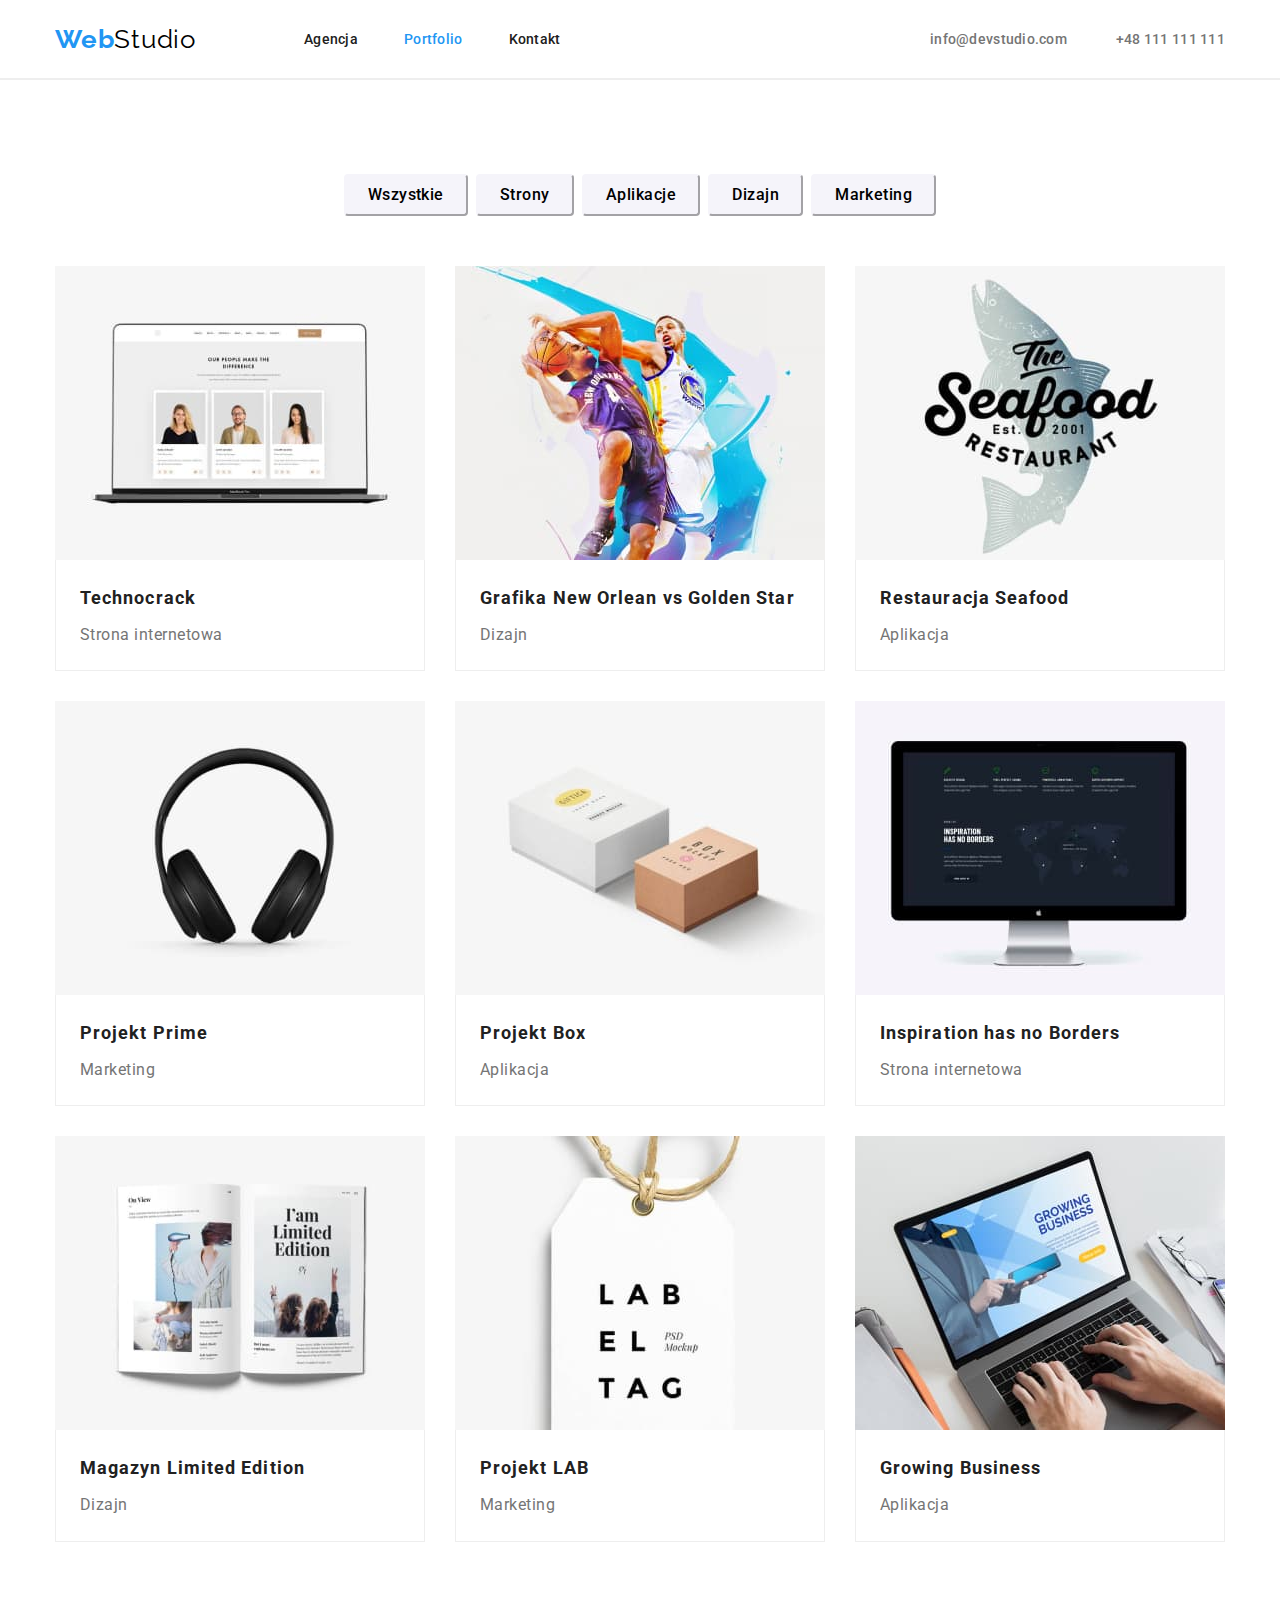
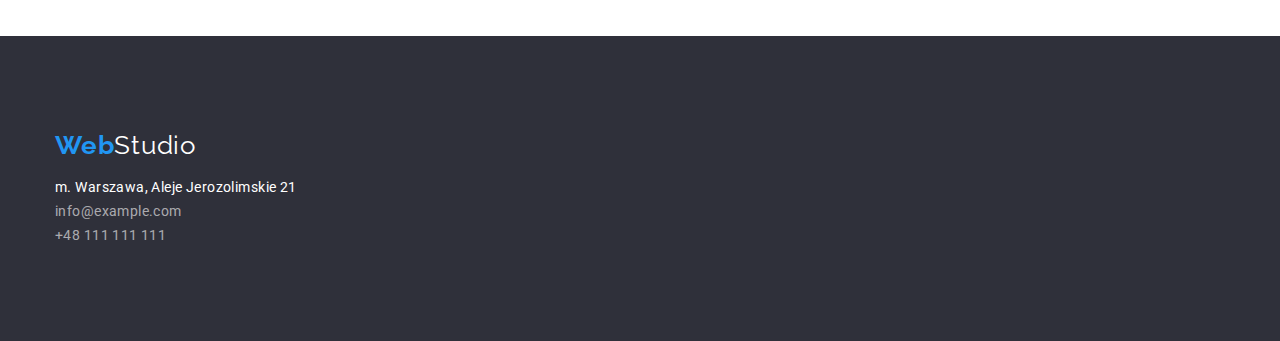
==== portfolio.html @ 57a44ece "b" ====
<!DOCTYPE html>
<html lang="pl">
  <head>
    <meta charset="UTF-8" />
    <meta http-equiv="X-UA-Compatible" content="IE=edge" />
    <meta name="viewport" content="width=device-width, initial-scale=1.0" />
    <link rel="preconnect" href="https://fonts.googleapis.com" />
    <link rel="preconnect" href="https://fonts.gstatic.com" crossorigin />
    <link
      href="https://fonts.googleapis.com/css2?family=Oleo+Script&family=Raleway:wght@700&family=Roboto:wght@400;500;700;900&display=swap"
      rel="stylesheet"
    />
    <link
      rel="stylesheet"
      href="https://cdnjs.cloudflare.com/ajax/libs/modern-normalize/1.0.0/modern-normalize.min.css"
    />
    <link rel="stylesheet" href="./css/styles.css" />

    <title>Portfolio</title>
  </head>
  <body>
    <header>
      <section class="container-header">
        <div class="container">
          <p class="logo">
            <a href="./index.html" style="text-decoration: none">
              <span class="logo1">Web</span><span class="logo2">Studio</span>
            </a>
          </p>

          <nav>
            <!-- Nawigacja do innych stron -->

            <ul class="content-menu">
              <li>
                <a href="./index.html" class="nav">Agencja</a>
              </li>
              <li>
                <a href="./portfolio.html" class="nav ck1">Portfolio</a>
              </li>
              <li>
                <a href="/Kontakt" class="nav">Kontakt</a>
              </li>
            </ul>
          </nav>

          <ul class="content-kontakt">
            <li>
              <a class="nav ck2" href="mailto:info@devstudio.com"
                >info@devstudio.com</a
              >
            </li>
            <li>
              <a class="nav ck2" href="tel:+48111111111">+48 111 111 111</a>
            </li>
          </ul>
        </div>
      </section>
    </header>
    <main>
      <section class>
        <div class="container">
          <ul class="container-filter">
            <li><button type="button" class="filter">Wszystkie</button></li>
            <li><button type="button" class="filter">Strony</button></li>
            <li><button type="button" class="filter">Aplikacje</button></li>
            <li><button type="button" class="filter">Dizajn</button></li>
            <li><button type="button" class="filter">Marketing</button></li>
          </ul>
        </div>
      </section>
      <section>
        <div class="container">
          <ul class="portfolio-set">
            <li class="portfolio-item">
              <img
                class="portfolio-card"
                src="images/port1.jpg"
                alt="zespół, ludzie"
                width="370"
                height="294"
              />
              <div class="border-description">
                <div class="portfolioimage1">Technocrack</div>
                <p class="portfolioimage2">Strona internetowa</p>
              </div>
            </li>
            <li class="portfolio-item">
              <img
                class="portfolio-card"
                src="images/port2.jpg"
                alt="koszykówka"
                width="370"
                height="294"
              />
              <div class="border-description">
                <div class="portfolioimage1">
                  Grafika New Orlean vs Golden Star
                </div>
                <p class="portfolioimage2">Dizajn</p>
              </div>
            </li>
            <li class="portfolio-item">
              <img
                class="portfolio-card"
                src="images/port3.jpg"
                alt="logo restauracji"
                width="370"
                height="294"
              />
              <div class="border-description">
                <div class="portfolioimage1">Restauracja Seafood</div>
                <p class="portfolioimage2">Aplikacja</p>
              </div>
            </li>
            <li class="portfolio-item">
              <img
                class="portfolio-card"
                src="images/port4.jpg"
                alt="słuchawki"
                width="370"
                height="294"
              />
              <div class="border-description">
                <div class="portfolioimage1">Projekt Prime</div>
                <p class="portfolioimage2">Marketing</p>
              </div>
            </li>
            <li class="portfolio-item">
              <img
                class="portfolio-card"
                src="images/port5.jpg"
                alt="pudełka"
                width="370"
                height="294"
              />
              <div class="border-description">
                <div class="portfolioimage1">Projekt Box</div>
                <p class="portfolioimage2">Aplikacja</p>
              </div>
            </li>
            <li class="portfolio-item">
              <img
                class="portfolio-card"
                src="images/port6.jpg"
                alt="monitor"
                width="370"
                height="294"
              />
              <div class="border-description">
                <div class="portfolioimage1">Inspiration has no Borders</div>
                <p class="portfolioimage2">Strona internetowa</p>
              </div>
            </li>
            <li class="portfolio-item">
              <img
                class="portfolio-card"
                src="images/port7.jpg"
                alt="magazyn"
                width="370"
                height="294"
              />
              <div class="border-description">
                <div class="portfolioimage1">Magazyn Limited Edition</div>
                <p class="portfolioimage2">Dizajn</p>
              </div>
            </li>
            <li class="portfolio-item">
              <img
                class="portfolio-card"
                src="images/port8.jpg"
                alt="lab"
                width="370"
                height="294"
              />
              <div class="border-description">
                <div class="portfolioimage1">Projekt LAB</div>
                <p class="portfolioimage2">Marketing</p>
              </div>
            </li>
            <li class="portfolio-item">
              <img
                class="portfolio-card"
                src="images/port9.jpg"
                alt="laptop"
                width="370"
                height="294"
              />
              <div class="border-description">
                <div class="portfolioimage1">Growing Business</div>
                <p class="portfolioimage2">Aplikacja</p>
              </div>
            </li>
          </ul>
        </div>
      </section>
    </main>

    <footer class="section background-intro">
      <div class="container container-footer">
        <p class="logo">
          <a href="" style="text-decoration: none"
            ><span class="logo1">Web</span
            ><span class="logo2 cf1">Studio</span></a
          >
        </p>
        <address>
          <p class="footeradres cf1">m. Warszawa, Aleje Jerozolimskie 21</p>

          <ul>
            <li>
              <a class="footer cf2" href="mailto:info@example.com"
                >info@example.com</a
              >
            </li>
            <li>
              <a class="footer cf2" href="tel:+48111111111">+48 111 111 111</a>
            </li>
          </ul>
        </address>
      </div>
    </footer>
  </body>
</html>
---- css/styles.css ----
:root {
  --logo1-color: #2196f3;
  --logo2-color: #000000;
  --color-header: #ffffff;
  --color-h2: #212121;
  --color-par: #757575;
  --background-color: #2f303a;
  --filter-color: #f5f4fa;
}

*,
*::after,
*::before {
  margin: 0;
  padding: 0;
}

ul {
  list-style-type: none;
}

h1,
h2,
h3,
p,
ul {
  margin: 0 0;
  padding: 0 0;
}

body {
  font-family: "Roboto", sans-serif;
  color: var(--color-h2);
  margin: 0;
  box-sizing: border-box;
}

.title {
  font-family: "Raleway";
}

.container {
  display: flex;
  width: 100%;
  max-width: 1200px;
  padding: 0 15px;
  margin: 0 auto;
}

.section {
  padding-top: 94px;
  padding-bottom: 94px;
}
.container-header {
  justify-content: space-between;
  border-bottom: 2px solid #eeeeee;
  padding: 15px 0;
}

.content-menu {
  display: flex;
  padding: 15px 15px;
  margin-right: auto;
  gap: 46px;
  justify-content: space-evenly;
  list-style: none;
  align-items: center;
}

.content-kontakt {
  display: flex;
  margin-left: auto;
  width: 295px;
  justify-content: space-between;
  align-items: center;
  list-style: none;
}

.logo {
  display: flex;
  margin-right: 93px;
  padding: 0;
  align-items: center;
  text-decoration: none;
}

.logo1 {
  font-family: "Raleway";
  font-style: normal;
  font-weight: 700;
  font-size: 26px;
  line-height: 1.19;
  letter-spacing: 0.03em;
  color: var(--logo1-color);
  text-decoration: none;
}
.logo2 {
  font-family: "Raleway";
  font-size: 26px;
  line-height: 1.19;
  letter-spacing: 0.03em;
  color: var(--logo2-color);
  text-decoration: none;
}
.logo:hover,
.logo:focus {
  color: var(--logo1-color);
  border-color: var(--logo1-color);
  text-decoration: underline;
  text-decoration-color: var(--logo1-color);
}

.nav {
  color: var(--color-h2);
  font-weight: 500;
  font-size: 14px;
  line-height: 1.14;
  letter-spacing: 0.02em;
  text-decoration: none;
}

.nav:hover,
.nav:focus {
  background-color: var(--color-header);
  color: var(--logo1-color);
  border-color: var(--logo1-color);
}
.ck1 {
  color: var(--logo1-color);
}
.ck2 {
  color: var(--color-par);
}

.background-intro {
  background-color: var(--background-color);
}
.container-h1-button1 {
  display: block;
  padding: 200px 0;
}
.h1 {
  text-align: center;
  margin: 0 auto 30px;
  width: 696px;
  text-transform: uppercase;
  font-weight: 900;
  font-size: 44px;
  line-height: 1.36;
  letter-spacing: 0.06em;
  color: var(--color-header);
}

.button1 {
  display: flex;
  justify-content: center;
  margin: 0 auto;
  padding: 10px 41px;
  font-family: "Roboto";
  font-weight: 700;
  font-size: 16px;
  line-height: 1.875;
  letter-spacing: 0.06em;
  color: var(--color-header);
  background-color: var(--logo1-color);
  border-color: var(--logo1-color);
}
.container-describe {
  display: block;
}
.h2 {
  margin-bottom: 50px;
  font-size: 36px;
  line-height: 1.17;
  text-align: center;
  letter-spacing: 0.03em;
  color: var(--color-h2);
}

.hide {
  opacity: 0;
  pointer-events: none;
  position: absolute;
}
.card-set {
  display: flex;
  padding-bottom: 10px;
  flex-wrap: nowrap;
  gap: 30px;
  list-style: none;
}
.item {
  flex-basis: calc((100%-90px) / 4);
  padding-top: 10px;
  align-items: stretch;
}

.container-img {
  display: block;
  justify-content: center;
  align-items: center;
}

.images-agencja {
  display: flex;
  list-style: none;
  gap: 30px;
}

.item-img {
  flex-basis: calc((100%-40px) / 3);
}

.h3 {
  margin-bottom: 10px;
  font-size: 14px;
  line-height: 1.14;
  letter-spacing: 0.03em;
  margin-bottom: 10px;
  text-transform: uppercase;
  color: var(--color-h2);
}

p.p {
  font-size: 14px;
  line-height: 1.71;
  letter-spacing: 0.03em;
  color: var(--color-par);
}
.team-background {
  background-color: var(--filter-color);
}
.team {
  display: flex;
  list-style: none;
  gap: 30px;
}
.names {
  font-family: "Roboto";
  font-weight: 500;
  font-size: 16px;
  line-height: 1.19;
  text-align: center;
  letter-spacing: 0.03em;
  color: var(--color-h2);
  margin-top: 30px;
  margin-bottom: 10px;
}

.p1 {
  font-size: 16px;
  line-height: 1.19;
  text-align: center;
  letter-spacing: 0.03em;
  color: var(--color-par);
  margin-bottom: 30px;
}

.container-filter {
  display: flex;
  margin: 0 auto;
  padding-top: 94px;
  padding-bottom: 50px;
  gap: 8px;
  justify-content: space-evenly;
  list-style: none;
}
.filter {
  font-family: "Roboto";
  font-weight: 500;
  font-size: 16px;
  line-height: 1.62;
  text-align: center;
  letter-spacing: 0.03em;
  padding: 6px 22px;
  color: var(--logo2-color);
  background-color: var(--filter-color);
  border-radius: 4px;
  border-color: var(--filter-color);
}

.filter:hover,
.filter:focus {
  background-color: var(--logo1-color);
  color: var(--color-header);
  border-color: var(--logo1-color);
  text-decoration: none;
}

.container-portfolio {
  margin: 0;
  padding: 0;
}
.portfolio-set {
  display: flex;
  padding-bottom: 94px;
  flex-wrap: wrap;
  list-style: none;
  justify-content: space-between;
  gap: 30px;
}

.portfolio-item {
  flex-basis: calc((40 / 3));
}
.portfolio-card {
  display: block;
  margin: 0;
}

.portfolioimage1 {
  font-weight: 700;
  font-size: 18px;
  line-height: 2;
  letter-spacing: 0.06em;
  color: var(--color-h2);
  margin-bottom: 4px;
}

.portfolioimage2 {
  font-size: 16px;
  line-height: 1.88;
  letter-spacing: 0.03em;
  color: var(--color-par);
}

.border-description {
  border: 1px solid #eeeeee;
  border-top: none;
  padding: 20px 24px;
}

.container-footer {
  display: block;
}
.footer {
  font-style: normal;
  font-size: 14px;
  line-height: 24px;
  letter-spacing: 0.03em;
  text-decoration: none;
  list-style: none;
  padding-bottom: 9px;
}
.footer:hover,
.footer:focus {
  background-color: var(--logo1-color);
  color: var(--color-header);
  border-color: var(--logo1-color);
  text-decoration: underline;
}

.footeradres {
  font-style: normal;
  font-size: 14px;
  line-height: 24px;
  letter-spacing: 0.03em;
  text-decoration: none;
  padding-top: 15px;
}
.cf1 {
  color: var(--color-header);
}
.cf2 {
  color: #ffffff99;
}
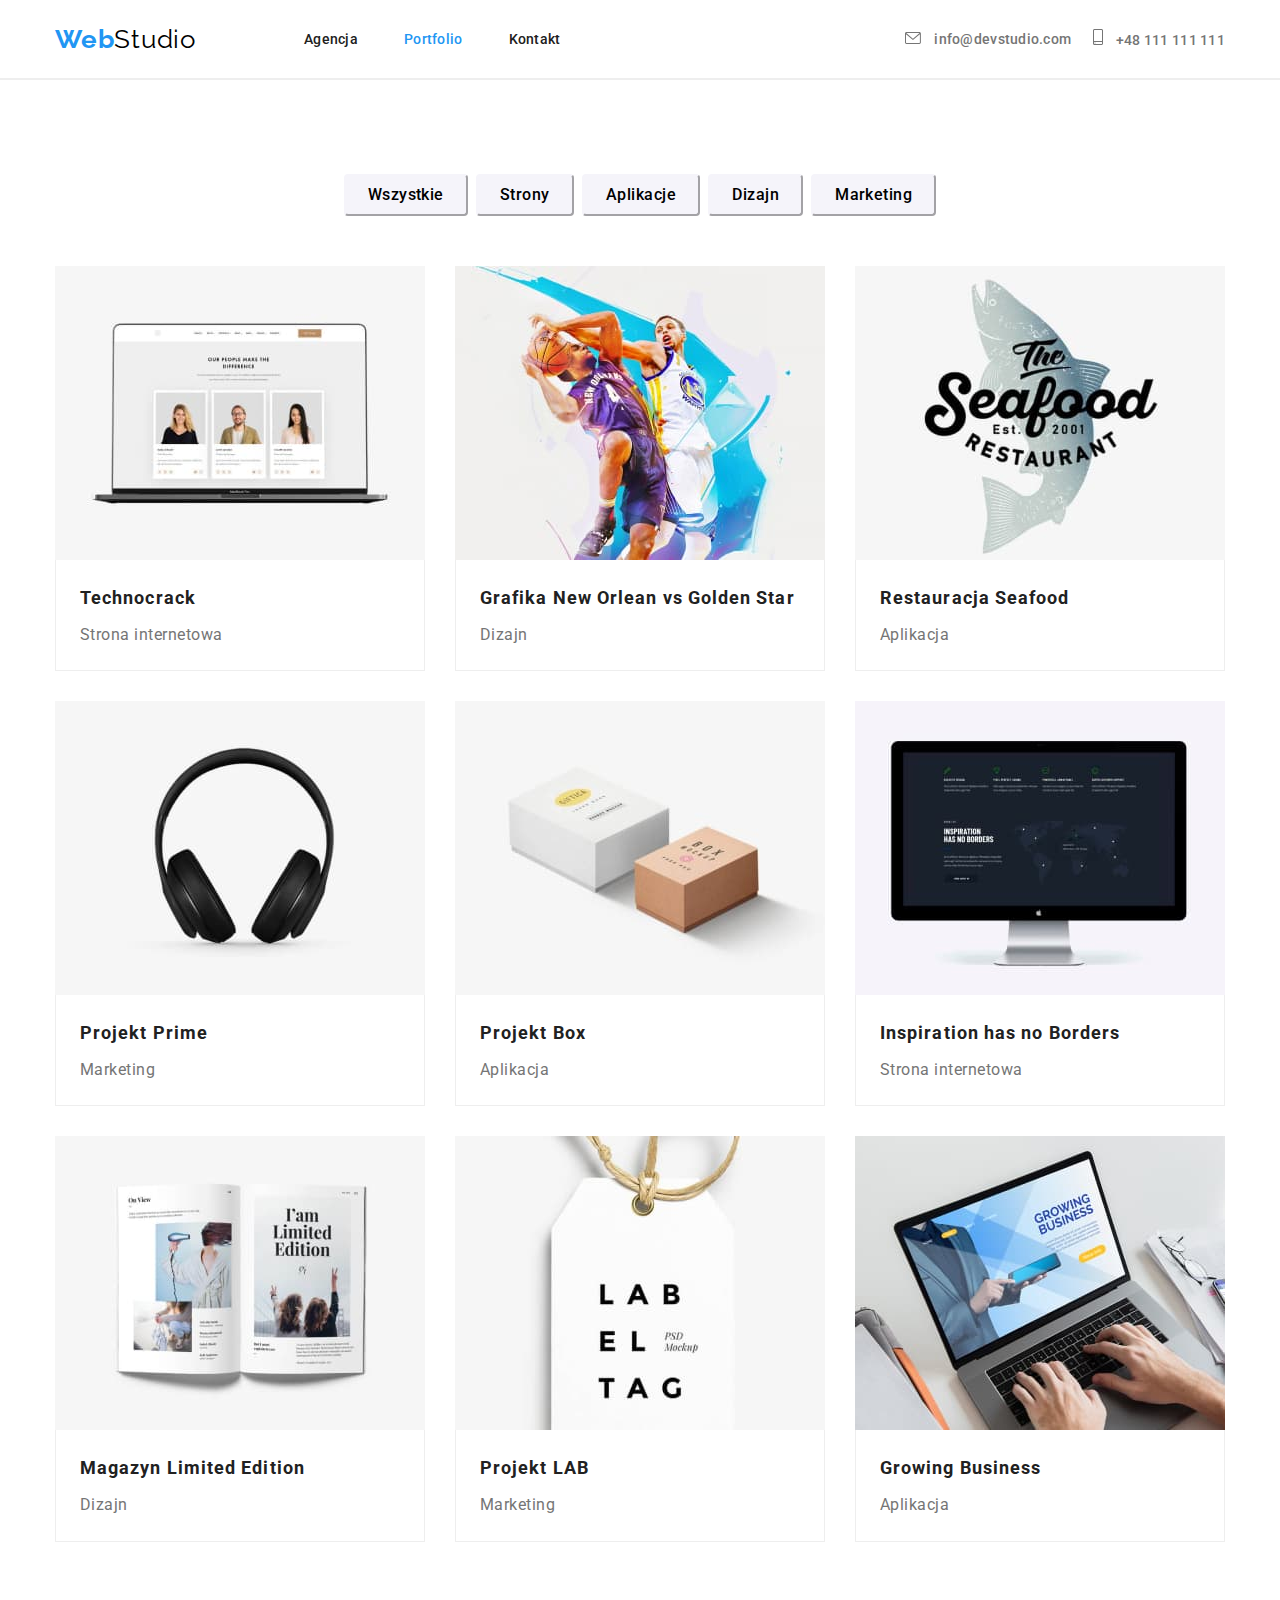
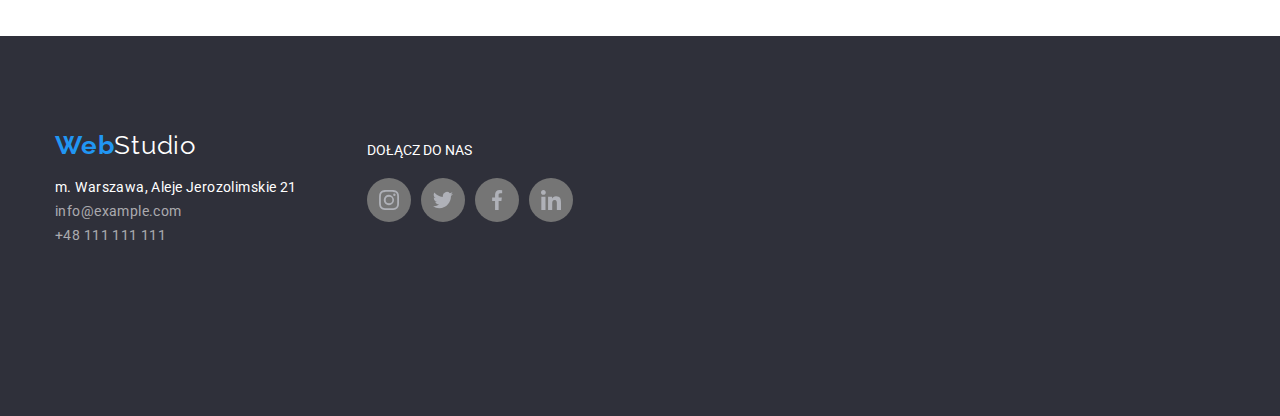
==== commit 51780078: "shadows" ====
--- a/portfolio.html
+++ b/portfolio.html
@@ -46,12 +46,20 @@
 
           <ul class="content-kontakt">
             <li>
-              <a class="nav ck2" href="mailto:info@devstudio.com"
-                >info@devstudio.com</a
-              >
+              <a class="nav ck2" href="mailto:info@devstudio.com">
+                <svg class="svg-nav" width="16px" height="12px">
+                  <use xlink:href="./images/icons.svg#icon-envelope"></use>
+                </svg>
+                info@devstudio.com
+              </a>
             </li>
             <li>
-              <a class="nav ck2" href="tel:+48111111111">+48 111 111 111</a>
+              <a class="nav ck2" href="tel:+48111111111">
+                <svg class="svg-nav" width="10px" height="16px">
+                  <use xlink:href="./images/icons.svg#icon-smartphone"></use>
+                </svg>
+                +48 111 111 111
+              </a>
             </li>
           </ul>
         </div>
@@ -198,26 +206,57 @@
 
     <footer class="section background-intro">
       <div class="container container-footer">
-        <p class="logo">
-          <a href="" style="text-decoration: none"
-            ><span class="logo1">Web</span
-            ><span class="logo2 cf1">Studio</span></a
-          >
-        </p>
-        <address>
-          <p class="footeradres cf1">m. Warszawa, Aleje Jerozolimskie 21</p>
-
-          <ul>
-            <li>
-              <a class="footer cf2" href="mailto:info@example.com"
-                >info@example.com</a
-              >
-            </li>
-            <li>
-              <a class="footer cf2" href="tel:+48111111111">+48 111 111 111</a>
-            </li>
-          </ul>
-        </address>
+        <div class="kontakt-footer">
+          <p class="logo">
+            <a href="" style="text-decoration: none"
+              ><span class="logo1">Web</span
+              ><span class="logo2 cf1">Studio</span></a
+            >
+          </p>
+          <address>
+            <p class="footeradres cf1">
+              m.&nbspWarszawa,&nbspAleje&nbspJerozolimskie&nbsp21
+            </p>
+
+            <ul>
+              <li>
+                <a class="footer cf2" href="mailto:info@example.com"
+                  >info@example.com</a
+                >
+              </li>
+              <li>
+                <a class="footer cf2" href="tel:+48111111111"
+                  >+48 111 111 111</a
+                >
+              </li>
+            </ul>
+          </address>
+        </div>
+        <div class="social-footer">
+          <p class="join">Dołącz do nas</p>
+          <div class="social-media1">
+            <a href="">
+              <svg width="20" height="20">
+                <use xlink:href="./images/icons.svg#icon-instagram-2"></use>
+              </svg>
+            </a>
+            <a href="">
+              <svg width="20" height="20">
+                <use xlink:href="./images/icons.svg#icon-twitter-1"></use>
+              </svg>
+            </a>
+            <a href="">
+              <svg width="20" height="20">
+                <use xlink:href="./images/icons.svg#icon-facebook-1"></use>
+              </svg>
+            </a>
+            <a href="">
+              <svg width="20px" height="20px">
+                <use xlink:href="./images/icons.svg#icon-linkedin-1"></use>
+              </svg>
+            </a>
+          </div>
+        </div>
       </div>
     </footer>
   </body>
--- a/css/styles.css
+++ b/css/styles.css
@@ -70,10 +70,14 @@
 .content-kontakt {
   display: flex;
   margin-left: auto;
-  width: 295px;
+  width: 320px;
   justify-content: space-between;
   align-items: center;
   list-style: none;
+}
+
+.svg-nav {
+  margin-right: 10px;
 }
 
 .logo {
@@ -124,6 +128,7 @@
   background-color: var(--color-header);
   color: var(--logo1-color);
   border-color: var(--logo1-color);
+  stroke: var(--logo1-color);
 }
 .ck1 {
   color: var(--logo1-color);
@@ -132,6 +137,13 @@
   color: var(--color-par);
 }
 
+.background-image {
+  background: linear-gradient(rgba(47, 48, 58, 0.4), rgba(47, 48, 58, 0.4)),
+    url("../images/backgrund.jpg");
+  background-position: 100% 100%;
+  background-size: cover;
+  background-repeat: no-repeat;
+}
 .background-intro {
   background-color: var(--background-color);
 }
@@ -182,6 +194,7 @@
   pointer-events: none;
   position: absolute;
 }
+
 .card-set {
   display: flex;
   padding-bottom: 10px;
@@ -195,6 +208,15 @@
   align-items: stretch;
 }
 
+.item-svg {
+  width: 270px;
+  height: 120px;
+  display: flex;
+  justify-content: center;
+  align-items: center;
+  background-color: var(--filter-color);
+  margin-bottom: 30px;
+}
 .container-img {
   display: block;
   justify-content: center;
@@ -203,7 +225,6 @@
 
 .images-agencja {
   display: flex;
-  list-style: none;
   gap: 30px;
 }
 
@@ -234,6 +255,13 @@
   display: flex;
   list-style: none;
   gap: 30px;
+}
+
+.team li {
+  background-color: #ffffff;
+  box-shadow: 0px 1px 3px rgba(0, 0, 0, 0.12), 0px 1px 1px rgba(0, 0, 0, 0.14),
+    0px 2px 1px rgba(0, 0, 0, 0.2);
+  border-radius: 0px 0px 4px 4px;
 }
 .names {
   font-family: "Roboto";
@@ -247,15 +275,60 @@
   margin-bottom: 10px;
 }
 
+.social-media {
+  display: flex;
+  margin: 16px 32px 18px 32px;
+  width: 206px;
+  height: 44px;
+  border-radius: ;
+  align-items: center;
+  justify-content: space-around;
+}
+.social-media a {
+  padding: 12px 12px;
+  width: 44px;
+  height: 44px;
+  border-radius: 50%;
+  background-color: #ffffff;
+}
+
 .p1 {
   font-size: 16px;
   line-height: 1.19;
   text-align: center;
   letter-spacing: 0.03em;
   color: var(--color-par);
-  margin-bottom: 30px;
-}
-
+}
+
+.clients {
+  display: flex;
+  gap: 30px;
+}
+
+.item-clients {
+  flex-basis: ((100%-150px)/6);
+  width: 170px;
+  height: 92px;
+  border: 1px solid #afb1b8;
+  display: flex;
+  justify-content: center;
+  align-items: center;
+}
+
+.item-clients:hover {
+  background-color: var(--color-header);
+  color: var(--logo1-color);
+  border-color: var(--logo1-color);
+  stroke: var(--logo1-color);
+}
+
+.join {
+  color: var(--color-header);
+  text-transform: uppercase;
+  font-weight: 700px;
+  font-size: 14px;
+  line-height: 1.17;
+}
 .container-filter {
   display: flex;
   margin: 0 auto;
@@ -285,6 +358,9 @@
   color: var(--color-header);
   border-color: var(--logo1-color);
   text-decoration: none;
+  box-shadow: 0px 3px 1px rgba(0, 0, 0, 0.1), 0px 1px 2px rgba(0, 0, 0, 0.08),
+    0px 2px 2px rgba(0, 0, 0, 0.12);
+  border-radius: 4px;
 }
 
 .container-portfolio {
@@ -302,6 +378,10 @@
 
 .portfolio-item {
   flex-basis: calc((40 / 3));
+}
+.portfolio-item:hover {
+  box-shadow: 0px 1px 1px rgba(0, 0, 0, 0.12), 0px 4px 4px rgba(0, 0, 0, 0.06),
+    1px 4px 6px rgba(0, 0, 0, 0.16);
 }
 .portfolio-card {
   display: block;
@@ -331,6 +411,10 @@
 }
 
 .container-footer {
+  display: flex;
+}
+
+.kontakt-footer {
   display: block;
 }
 .footer {
@@ -364,3 +448,22 @@
 .cf2 {
   color: #ffffff99;
 }
+.social-footer {
+  margin: 0 auto 100px 70px;
+  padding-top: 12px;
+}
+
+.social-media1 {
+  display: flex;
+  gap: 10px;
+}
+.social-media1 a {
+  width: 44px;
+  height: 44px;
+  padding: 12px;
+  border-radius: 50%;
+  flex-basis: ((100%-30px)/4);
+  background-color: #757575;
+  margin-left: 0px;
+  margin-top: 20px;
+}
